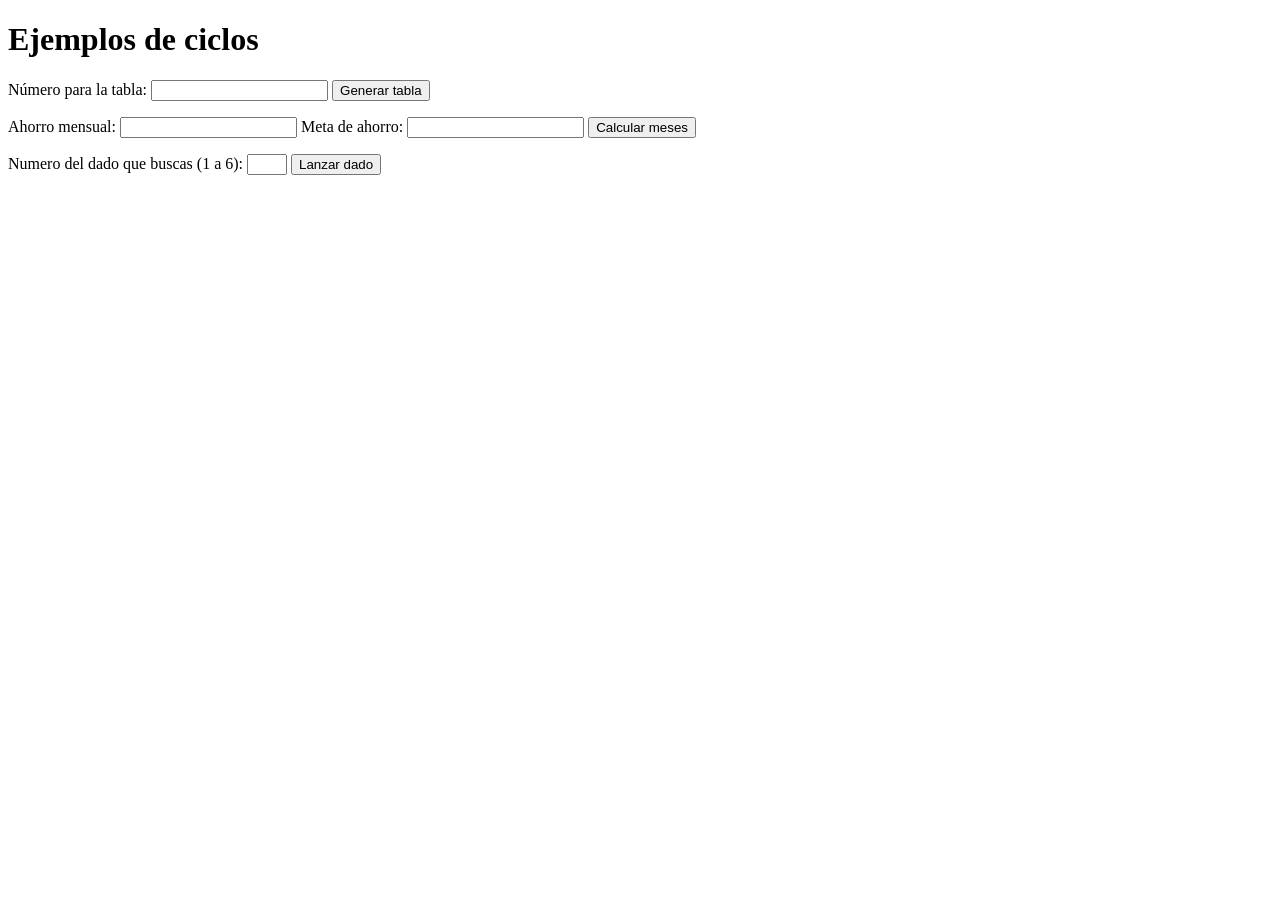
==== ejemplos.html @ 6044266c "Mueve páginas HTML a la raíz del repositorio Co-authored-by: Copilot <223556219+Copilot@users.norepl" ====
<!DOCTYPE html>
<html lang="es">
<head>
  <meta charset="UTF-8">
  <title>Ejemplos de ciclos</title>
</head>
<body>
  <h1>Ejemplos de ciclos</h1>

  <form id="formTabla">
    <label for="numeroTabla">Número para la tabla:</label>
    <input type="number" id="numeroTabla" step="1" required>
    <button type="submit">Generar tabla</button>
  </form>
  <ul id="listaTabla"></ul>

  <form id="formAhorro">
    <label for="ahorroMensual">Ahorro mensual:</label>
    <input type="number" id="ahorroMensual" step="any" required>
    <label for="meta">Meta de ahorro:</label>
    <input type="number" id="meta" step="any" required>
    <button type="submit">Calcular meses</button>
  </form>
  <p id="resultadoAhorro"></p>

  <form id="formDado">
    <label for="objetivo">Numero del dado que buscas (1 a 6):</label>
    <input type="number" id="objetivo" min="1" max="6" required>
    <button type="submit">Lanzar dado</button>
  </form>
  <p id="resultadoDado"></p>
  <ul id="listaDado"></ul>

  <script src="js/ejemplo-for.js"></script>
  <script src="js/ejemplo-while.js"></script>
  <script src="js/ejemplo-do-while.js"></script>
</body>
</html>
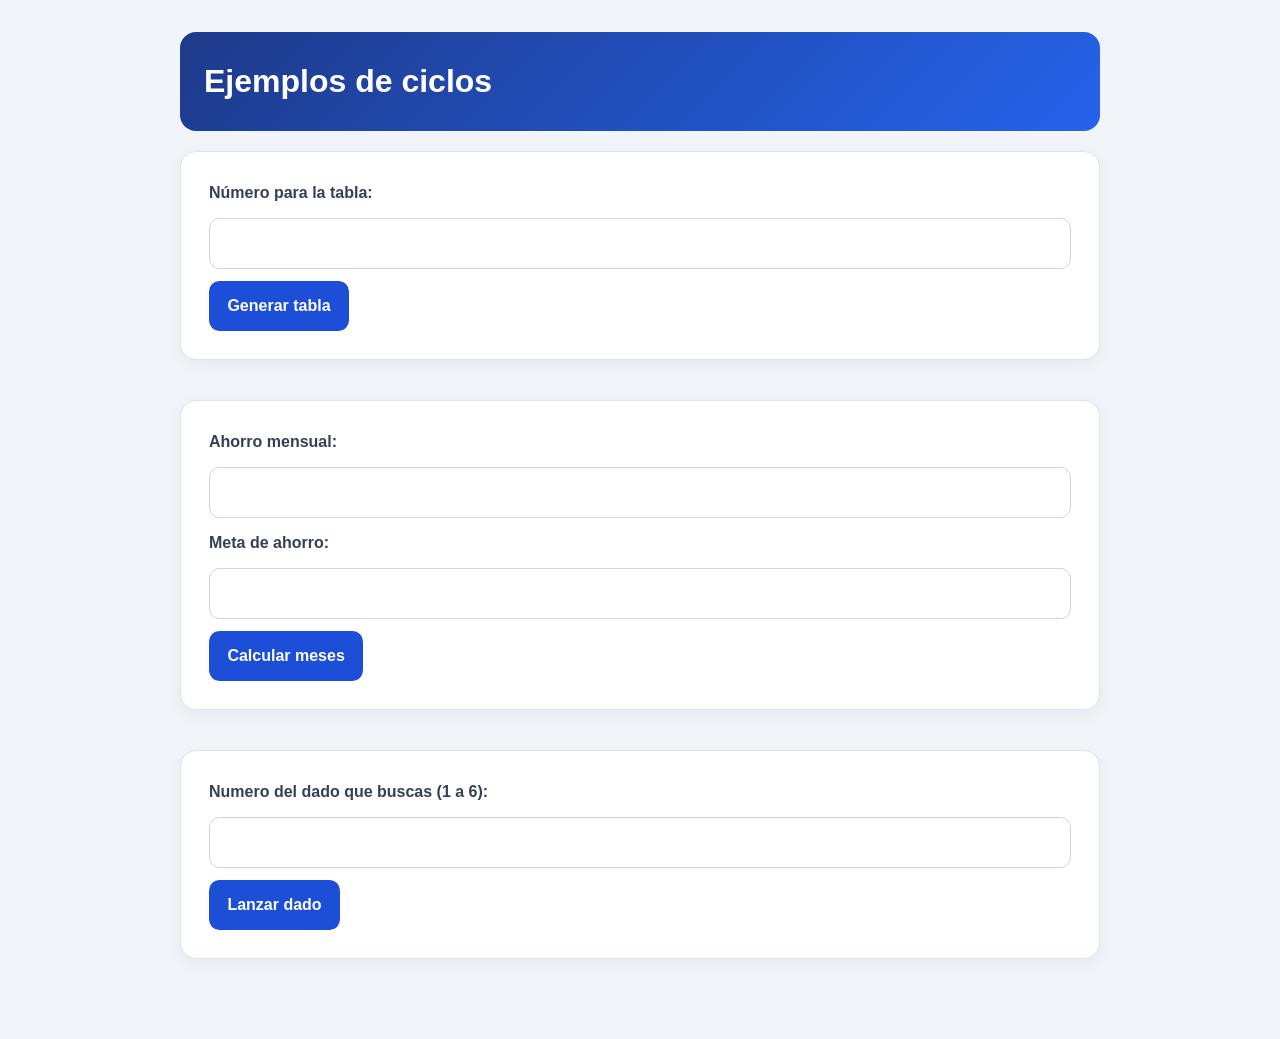
==== commit 81f44f4f: "Añade estilos a las páginas del proyecto Co-authored-by: Copilot <223556219+Copilot@users.noreply.gi" ====
--- a/ejemplos.html
+++ b/ejemplos.html
@@ -2,6 +2,8 @@
 <html lang="es">
 <head>
   <meta charset="UTF-8">
+  <meta name="viewport" content="width=device-width, initial-scale=1.0">
+  <link rel="stylesheet" href="estilos.css">
   <title>Ejemplos de ciclos</title>
 </head>
 <body>
--- a/estilos.css
+++ b/estilos.css
@@ -0,0 +1,191 @@
+:root {
+  color-scheme: light;
+  font-family: "Segoe UI", Arial, sans-serif;
+  color: #172554;
+  background: #f1f5f9;
+  font-synthesis: none;
+  text-rendering: optimizeLegibility;
+  --azul: #1d4ed8;
+  --azul-oscuro: #1e3a8a;
+  --borde: #dbe4f0;
+  --texto-suave: #475569;
+}
+
+* {
+  box-sizing: border-box;
+}
+
+body {
+  width: min(100% - 2rem, 920px);
+  margin: 2rem auto;
+  line-height: 1.6;
+}
+
+header {
+  margin-bottom: 1.5rem;
+  padding: clamp(1.5rem, 5vw, 2.5rem);
+  border-radius: 1.25rem;
+  color: #fff;
+  background: linear-gradient(135deg, var(--azul-oscuro), #2563eb);
+  box-shadow: 0 12px 30px rgb(30 58 138 / 18%);
+}
+
+header h1 {
+  margin: 0.5rem 0;
+  line-height: 1.2;
+}
+
+header p {
+  margin-bottom: 0;
+  color: #dbeafe;
+}
+
+header a {
+  color: #bfdbfe;
+}
+
+main {
+  display: grid;
+  gap: 1.25rem;
+}
+
+section,
+form {
+  padding: clamp(1.25rem, 4vw, 1.75rem);
+  border: 1px solid var(--borde);
+  border-radius: 1rem;
+  background: #fff;
+  box-shadow: 0 5px 18px rgb(15 23 42 / 5%);
+}
+
+h1,
+h2 {
+  color: var(--azul-oscuro);
+}
+
+header h1 {
+  color: #fff;
+}
+
+h2 {
+  margin-top: 0;
+  font-size: 1.25rem;
+}
+
+p,
+li {
+  color: var(--texto-suave);
+}
+
+a {
+  color: var(--azul);
+  font-weight: 600;
+  text-underline-offset: 0.2em;
+}
+
+a:hover {
+  color: var(--azul-oscuro);
+}
+
+ul {
+  padding-left: 1.4rem;
+}
+
+main > section > ul a {
+  display: inline-block;
+  padding: 0.2rem 0;
+}
+
+form {
+  display: grid;
+  gap: 0.75rem;
+}
+
+label {
+  color: #334155;
+  font-weight: 600;
+}
+
+input,
+textarea {
+  width: 100%;
+  padding: 0.75rem 0.85rem;
+  border: 1px solid #cbd5e1;
+  border-radius: 0.65rem;
+  color: #172554;
+  background: #fff;
+  font: inherit;
+}
+
+input:focus,
+textarea:focus {
+  border-color: var(--azul);
+  outline: 3px solid rgb(37 99 235 / 16%);
+}
+
+textarea {
+  resize: vertical;
+}
+
+button {
+  justify-self: start;
+  padding: 0.75rem 1.15rem;
+  border: 0;
+  border-radius: 0.65rem;
+  color: #fff;
+  background: var(--azul);
+  font: inherit;
+  font-weight: 700;
+  cursor: pointer;
+  transition: background-color 150ms ease, transform 150ms ease;
+}
+
+button:hover {
+  background: var(--azul-oscuro);
+  transform: translateY(-1px);
+}
+
+button:focus-visible,
+a:focus-visible {
+  outline: 3px solid #f59e0b;
+  outline-offset: 3px;
+}
+
+strong {
+  color: var(--azul-oscuro);
+}
+
+body > h1 {
+  margin: 0 0 1.25rem;
+  padding: 1.5rem;
+  border-radius: 1rem;
+  color: #fff;
+  background: linear-gradient(135deg, var(--azul-oscuro), #2563eb);
+}
+
+body > form {
+  margin: 1rem 0;
+}
+
+body > p,
+body > ul {
+  padding: 0.25rem 0.5rem;
+}
+
+@media (max-width: 600px) {
+  body {
+    width: min(100% - 1rem, 920px);
+    margin: 0.5rem auto;
+  }
+
+  header,
+  section,
+  form {
+    border-radius: 0.8rem;
+  }
+
+  button {
+    width: 100%;
+    justify-self: stretch;
+  }
+}
